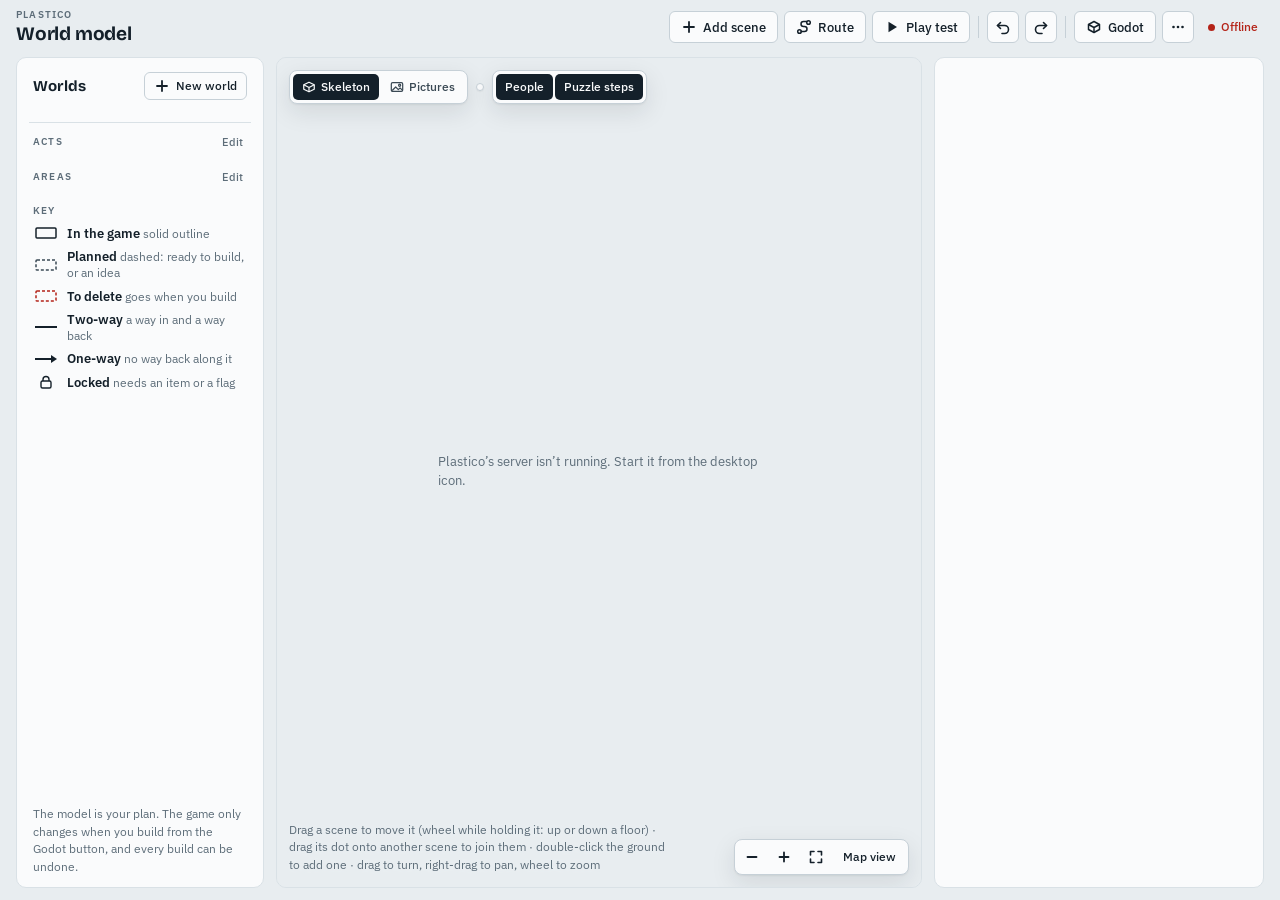
==== plastico/web/index.html @ 4d6b9735 "Add Plastico and Puzzle Charts as general-purpose tools Plastico: 3D world-structure tool. Puzzle Ch" ====
<!doctype html>
<html lang="en">
<head>
<meta charset="utf-8">
<meta name="viewport" content="width=device-width,initial-scale=1">
<title>Plastico</title>
<link rel="icon" href="data:image/svg+xml,%3Csvg xmlns='http://www.w3.org/2000/svg' viewBox='0 0 16 16'%3E%3Cpath d='M8 1.5 14.5 5v6L8 14.5 1.5 11V5z' fill='%2314202A'/%3E%3Cpath d='M8 1.5 14.5 5 8 8.5 1.5 5z' fill='%235D6D79'/%3E%3C/svg%3E">
<link rel="stylesheet" href="app.css">
<script type="importmap">
{ "imports": {
  "three": "./vendor/three/build/three.module.js",
  "three/addons/": "./vendor/three/examples/jsm/"
} }
</script>
</head>
<body>
<div class="app" id="app">
  <header class="head">
    <button class="btn icon only-drawer" id="btn-drawer" type="button" aria-label="Worlds" title="Worlds">
      <svg viewBox="0 0 16 16" fill="none" stroke="currentColor" stroke-width="1.6" stroke-linecap="round"><path d="M2.5 4h11M2.5 8h11M2.5 12h11"/></svg>
    </button>
    <div class="brand"><span class="eyebrow">Plastico</span><span class="brand-name">World model</span></div>
    <div class="cur-name" id="cur-name"></div>
    <div class="head-tools">
      <div class="menu-wrap">
        <button class="btn" id="btn-add" type="button" aria-haspopup="true" aria-expanded="false" title="Add a scene to the world (N)">
          <svg viewBox="0 0 16 16" fill="none" stroke="currentColor" stroke-width="1.8" stroke-linecap="round"><path d="M8 3v10M3 8h10"/></svg><span class="lbl">Add scene</span>
        </button>
        <div class="menu" id="menu-add" hidden></div>
      </div>
      <button class="btn" id="btn-route" type="button" aria-pressed="false" title="Find the shortest way between two scenes (R)">
        <svg viewBox="0 0 16 16" fill="none" stroke="currentColor" stroke-width="1.5" stroke-linecap="round"><circle cx="3.5" cy="12.5" r="1.8"/><circle cx="12.5" cy="3.5" r="1.8"/><path d="M5.2 12.5h3.3a2.5 2.5 0 0 0 0-5h-1a2.5 2.5 0 0 1 0-5h3.3"/></svg><span class="lbl">Route</span>
      </button>
      <button class="btn" id="btn-play" type="button" aria-pressed="false" title="Walk the world as the player would (P)">
        <svg viewBox="0 0 16 16"><path d="M4.5 2.8v10.4L13 8z" fill="currentColor"/></svg><span class="lbl">Play test</span>
      </button>
      <span class="sep-v"></span>
      <button class="btn icon" id="btn-undo" type="button" aria-label="Undo" title="Undo (Ctrl+Z)">
        <svg viewBox="0 0 16 16" fill="none" stroke="currentColor" stroke-width="1.6" stroke-linecap="round" stroke-linejoin="round"><path d="M5.5 3.5 2.5 6.5l3 3"/><path d="M2.5 6.5h7a4 4 0 0 1 0 8H7"/></svg>
      </button>
      <button class="btn icon" id="btn-redo" type="button" aria-label="Redo" title="Redo (Ctrl+Shift+Z)">
        <svg viewBox="0 0 16 16" fill="none" stroke="currentColor" stroke-width="1.6" stroke-linecap="round" stroke-linejoin="round"><path d="m10.5 3.5 3 3-3 3"/><path d="M13.5 6.5h-7a4 4 0 0 0 0 8H9"/></svg>
      </button>
      <span class="sep-v"></span>
      <button class="btn" id="btn-godot" type="button" title="What differs between this plan and the game, and building it in Godot">
        <svg viewBox="0 0 16 16" fill="none" stroke="currentColor" stroke-width="1.5" stroke-linejoin="round"><path d="M2.5 5.5 8 2.5l5.5 3v5L8 13.5l-5.5-3z"/><path d="M2.5 5.5 8 8.5l5.5-3M8 8.5v5"/></svg><span class="lbl">Godot</span><span class="count" id="godot-count" hidden>0</span>
      </button>
      <div class="menu-wrap">
        <button class="btn icon" id="btn-more" type="button" aria-label="More" aria-haspopup="true" aria-expanded="false" title="More">
          <svg viewBox="0 0 16 16" fill="currentColor"><circle cx="3.5" cy="8" r="1.3"/><circle cx="8" cy="8" r="1.3"/><circle cx="12.5" cy="8" r="1.3"/></svg>
        </button>
        <div class="menu right" id="menu-more" hidden>
          <button class="mi" type="button" data-act="settings">World settings<small>Name, Godot project, acts, areas, people, times of day</small></button>
          <button class="mi" type="button" data-act="tidy">Tidy up the layout<small>Spread the scenes out along their ways (keeps floors)</small></button>
          <button class="mi" type="button" data-act="fit">Fit the world to the screen<small>Shortcut: F</small></button>
          <button class="mi" type="button" data-act="refresh">Read the game again<small>Picks up scenes and exits changed in Godot</small></button>
          <div class="mi-sep"></div>
          <button class="mi" type="button" data-act="copy-json">Copy as JSON<small>The whole plan, for Claude or a backup</small></button>
          <button class="mi" type="button" data-act="screenshot">Save a picture of the view<small>A PNG of the model as you see it</small></button>
        </div>
      </div>
      <span class="status" id="status" data-s="busy" title="Saving"><span class="dot"></span><span id="status-text">Loading</span></span>
    </div>
  </header>

  <aside class="side panel" id="side" aria-label="Worlds">
    <div class="side-head"><h2>Worlds</h2>
      <button class="btn small" id="btn-new-world" type="button"><svg viewBox="0 0 16 16" fill="none" stroke="currentColor" stroke-width="1.8" stroke-linecap="round"><path d="M8 3v10M3 8h10"/></svg>New world</button>
    </div>
    <div class="world-list" id="world-list"></div>
    <section class="side-sec" id="sec-acts"><h3><span>Acts</span><button type="button" data-act="settings">Edit</button></h3><div class="filters" id="acts"></div></section>
    <section class="side-sec" id="sec-areas"><h3><span>Areas</span><button type="button" data-act="settings">Edit</button></h3><div class="filters" id="areas"></div></section>
    <section class="side-sec"><h3><span>Key</span></h3><ul class="key" id="key"></ul></section>
    <p class="side-note" id="side-note">The model is your plan. The game only changes when you build from the Godot button, and every build can be undone.</p>
  </aside>
  <div class="scrim" id="scrim" hidden></div>

  <main class="stage" id="stage" aria-label="The world in 3D">
    <div class="labels" id="labels"></div>
    <div class="stage-ui viewbar" id="viewbar">
      <div class="seg" role="group" aria-label="What to show">
        <button type="button" id="v-skeleton" aria-pressed="true" title="The structure only (S)">
          <svg viewBox="0 0 16 16" fill="none" stroke="currentColor" stroke-width="1.4" stroke-linejoin="round"><path d="M2 5.5 8 2.5l6 3v5l-6 3-6-3z"/><path d="M2 5.5l6 3 6-3M8 8.5v5"/></svg>Skeleton</button>
        <button type="button" id="v-pictures" aria-pressed="false" title="The scenes' pictures (S)">
          <svg viewBox="0 0 16 16" fill="none" stroke="currentColor" stroke-width="1.4" stroke-linejoin="round"><rect x="1.5" y="3" width="13" height="10" rx="1.5"/><path d="m2.5 12 4-4 3 3 2-2 2.5 2.5"/><circle cx="11" cy="6" r="1.2"/></svg>Pictures</button>
      </div>
      <div class="seg" role="group" aria-label="Time of day" id="phases"></div>
      <div class="seg" role="group" aria-label="Labels">
        <button type="button" id="v-people" aria-pressed="true" title="Who is where at this time of day">People</button>
        <button type="button" id="v-steps" aria-pressed="true" title="How many puzzle steps happen in each scene">Puzzle steps</button>
      </div>
    </div>
    <div class="stage-ui banner" id="banner" hidden></div>
    <div class="stage-ui empty" id="empty" hidden></div>
    <div class="stage-ui loading" id="loading">Loading the world…</div>
    <div class="stage-ui hint" id="hint">Drag a scene to move it (wheel while holding it: up or down a floor) · drag its dot onto another scene to join them · double-click the ground to add one · drag to turn, right-drag to pan, wheel to zoom</div>
    <div class="stage-ui zoom">
      <button class="btn icon" id="z-out" type="button" aria-label="Zoom out" title="Zoom out"><svg viewBox="0 0 16 16" fill="none" stroke="currentColor" stroke-width="1.8" stroke-linecap="round"><path d="M3.5 8h9"/></svg></button>
      <button class="btn icon" id="z-in" type="button" aria-label="Zoom in" title="Zoom in"><svg viewBox="0 0 16 16" fill="none" stroke="currentColor" stroke-width="1.8" stroke-linecap="round"><path d="M8 3.5v9M3.5 8h9"/></svg></button>
      <button class="btn icon" id="z-fit" type="button" aria-label="Fit the world to the screen" title="Fit the world to the screen (F)"><svg viewBox="0 0 16 16" fill="none" stroke="currentColor" stroke-width="1.6" stroke-linecap="round" stroke-linejoin="round"><path d="M2.5 6V2.5H6M10 2.5h3.5V6M13.5 10v3.5H10M6 13.5H2.5V10"/></svg></button>
      <button class="btn small" id="z-top" type="button" aria-pressed="false" title="Look straight down, like a map (T)">Map view</button>
    </div>
  </main>

  <aside class="insp panel" id="insp" aria-label="Details"></aside>
</div>
<div class="toast" id="toast" role="status" aria-live="polite" hidden></div>
<div class="modal" id="modal" hidden><div class="modal-box" id="modal-box" role="dialog" aria-modal="true"></div></div>
<input type="file" id="file-pick" accept="image/*" hidden>
<script type="module" src="js/main.js"></script>
</body>
</html>
---- plastico/web/app.css ----
@font-face{font-family:"IBM Plex Sans";font-weight:400;font-style:normal;font-display:swap;src:url(vendor/fonts/ibm-plex-sans-latin-400-normal.woff2) format("woff2")}
@font-face{font-family:"IBM Plex Sans";font-weight:400;font-style:italic;font-display:swap;src:url(vendor/fonts/ibm-plex-sans-latin-400-italic.woff2) format("woff2")}
@font-face{font-family:"IBM Plex Sans";font-weight:500;font-style:normal;font-display:swap;src:url(vendor/fonts/ibm-plex-sans-latin-500-normal.woff2) format("woff2")}
@font-face{font-family:"IBM Plex Sans";font-weight:600;font-style:normal;font-display:swap;src:url(vendor/fonts/ibm-plex-sans-latin-600-normal.woff2) format("woff2")}
@font-face{font-family:"IBM Plex Mono";font-weight:400;font-style:normal;font-display:swap;src:url(vendor/fonts/ibm-plex-mono-latin-400-normal.woff2) format("woff2")}
@font-face{font-family:"IBM Plex Mono";font-weight:500;font-style:normal;font-display:swap;src:url(vendor/fonts/ibm-plex-mono-latin-500-normal.woff2) format("woff2")}
@font-face{font-family:"Bricolage Grotesque";font-weight:600;font-style:normal;font-display:swap;src:url(vendor/fonts/bricolage-grotesque-latin-600-normal.woff2) format("woff2")}
@font-face{font-family:"Bricolage Grotesque";font-weight:700;font-style:normal;font-display:swap;src:url(vendor/fonts/bricolage-grotesque-latin-700-normal.woff2) format("woff2")}

:root{
  /* Same workbench as the Puzzle Charts: world list | the model on squared paper | inspector.
     Ink on paper for the interface; hue is spent on the areas of the world and on warnings. */
  --paper:#E8EDF0;
  --surface:#FAFBFC;
  --surface-2:#EFF3F5;
  --ink:#14202A;
  --ink-2:#3A4954;
  --muted:#5D6D79;
  --line:#C6D0D7;
  --line-2:#D9E1E6;
  --grid:rgba(36,72,100,.10);
  --grid-major:rgba(36,72,100,.22);
  --edge:#7C8B96;
  --accent:#C2410C;
  --danger:#B42318;
  --danger-bg:#FBEAE8;
  --ok:#15766A;
  --scrim:rgba(14,22,28,.38);
  --shadow:0 1px 2px rgba(20,32,42,.06),0 8px 24px rgba(20,32,42,.10);
  --block:#F4F7F9;
  --a0:#2A6F97;--a1:#B5651D;--a2:#7A4E9E;--a3:#2E8B57;--a4:#0F7C8C;--a5:#9C3D54;--a6:#7A7F2A;--a7:#5C6770;
  --f-display:"Bricolage Grotesque","IBM Plex Sans",system-ui,sans-serif;
  --f-ui:"IBM Plex Sans",system-ui,-apple-system,"Segoe UI",Roboto,sans-serif;
  --f-mono:"IBM Plex Mono",ui-monospace,SFMono-Regular,Menlo,Consolas,monospace;
  color-scheme:light;
}
@media (prefers-color-scheme: dark){
  :root:not([data-theme="light"]){
    --paper:#0D141A;--surface:#151E26;--surface-2:#1B2630;--ink:#E2E9EE;--ink-2:#BCC8D0;--muted:#8C9CA8;
    --line:#2D3B46;--line-2:#22303A;--grid:rgba(150,190,220,.08);--grid-major:rgba(150,190,220,.18);--edge:#6F818E;
    --accent:#F08A4B;--danger:#F4806F;--danger-bg:#3A1A16;--ok:#58C4B2;--scrim:rgba(0,0,0,.55);
    --shadow:0 1px 2px rgba(0,0,0,.3),0 8px 24px rgba(0,0,0,.4);--block:#22303A;
    --a0:#6FB3DC;--a1:#E0A060;--a2:#B79BDD;--a3:#6FCB95;--a4:#4FC3D2;--a5:#E07A92;--a6:#C2C76A;--a7:#9AA6B0;
    color-scheme:dark;
  }
}
:root[data-theme="dark"]{
  --paper:#0D141A;--surface:#151E26;--surface-2:#1B2630;--ink:#E2E9EE;--ink-2:#BCC8D0;--muted:#8C9CA8;
  --line:#2D3B46;--line-2:#22303A;--grid:rgba(150,190,220,.08);--grid-major:rgba(150,190,220,.18);--edge:#6F818E;
  --accent:#F08A4B;--danger:#F4806F;--danger-bg:#3A1A16;--ok:#58C4B2;--scrim:rgba(0,0,0,.55);
  --shadow:0 1px 2px rgba(0,0,0,.3),0 8px 24px rgba(0,0,0,.4);--block:#22303A;
  --a0:#6FB3DC;--a1:#E0A060;--a2:#B79BDD;--a3:#6FCB95;--a4:#4FC3D2;--a5:#E07A92;--a6:#C2C76A;--a7:#9AA6B0;
  color-scheme:dark;
}
*,*::before,*::after{box-sizing:border-box}
html{height:100%}
body{height:100%;margin:0;background:var(--paper);color:var(--ink);font:400 14px/1.45 var(--f-ui);overflow:hidden}
button,input,select,textarea{font:inherit;color:inherit}
:focus-visible{outline:2px solid var(--ink);outline-offset:2px}
[hidden]{display:none!important}

.app{height:100%;display:grid;gap:12px;
  grid-template-columns:248px minmax(0,1fr) 330px;grid-template-rows:auto minmax(0,1fr);
  grid-template-areas:"head head head" "side stage insp";padding:0 16px 12px}

/* header */
.head{grid-area:head;display:flex;align-items:center;gap:10px;padding-top:10px;min-width:0}
.brand{display:flex;flex-direction:column;line-height:1.05;flex:none}
.eyebrow{font:600 10px/1 var(--f-ui);letter-spacing:.12em;text-transform:uppercase;color:var(--muted)}
.brand-name{font:700 19px/1.15 var(--f-display);letter-spacing:-.01em;margin-top:3px}
.cur-name{min-width:0;flex:1;font:500 14px/1.2 var(--f-ui);color:var(--ink-2);white-space:nowrap;overflow:hidden;text-overflow:ellipsis;padding-left:12px;border-left:1px solid var(--line)}
.head-tools{display:flex;align-items:center;gap:6px;flex:none}
.sep-v{width:1px;height:22px;background:var(--line);margin:0 2px}
.btn{height:32px;padding:0 11px;border-radius:6px;border:1px solid var(--line);background:var(--surface);color:var(--ink);font:500 13px/1 var(--f-ui);display:inline-flex;align-items:center;gap:6px;cursor:pointer;white-space:nowrap}
.btn:hover:not(:disabled){background:var(--surface-2)}
.btn:disabled{opacity:.42;cursor:default}
.btn svg{width:16px;height:16px;flex:none}
.btn.icon{width:32px;padding:0;justify-content:center}
.btn.primary{background:var(--ink);color:var(--surface);border-color:var(--ink)}
.btn.primary:hover:not(:disabled){background:var(--ink-2)}
.btn[aria-pressed="true"]{background:var(--ink);color:var(--surface);border-color:var(--ink)}
.btn[aria-pressed="true"]:hover:not(:disabled){background:var(--ink-2);border-color:var(--ink-2)}
.btn.danger{color:var(--danger);border-color:color-mix(in srgb,var(--danger) 40%,var(--line))}
.btn.danger.armed{background:var(--danger);color:var(--surface);border-color:var(--danger)}
.btn.small{height:28px;padding:0 9px;font-size:12px}
.btn .count{min-width:18px;height:18px;padding:0 5px;border-radius:9px;background:var(--accent);color:#fff;font:600 11px/18px var(--f-ui);text-align:center;font-variant-numeric:tabular-nums}
.btn[aria-pressed="true"] .count{background:var(--surface);color:var(--ink)}
.status{display:inline-flex;align-items:center;gap:6px;height:32px;padding:0 6px 0 8px;border:0;background:none;font:500 12px/1 var(--f-ui);color:var(--muted);border-radius:6px}
.status .dot{width:7px;height:7px;border-radius:50%;background:var(--muted);flex:none}
.status[data-s="busy"] .dot{background:transparent;border:1.5px solid var(--muted)}
.status[data-s="err"]{color:var(--danger)}
.status[data-s="err"] .dot{background:var(--danger)}
.menu-wrap{position:relative}
.menu{position:absolute;top:calc(100% + 6px);left:0;z-index:40;min-width:250px;background:var(--surface);border:1px solid var(--line);border-radius:8px;box-shadow:var(--shadow);padding:5px;display:flex;flex-direction:column}
.menu.right{left:auto;right:0}
.mi{display:flex;align-items:flex-start;gap:9px;width:100%;text-align:left;padding:8px 9px;border:0;border-radius:5px;background:none;cursor:pointer;font:500 13px/1.3 var(--f-ui)}
.mi:hover,.mi:focus-visible{background:var(--surface-2)}
.mi small{display:block;font-weight:400;font-size:12px;color:var(--muted);margin-top:1px}
.mi .g{margin-top:1px}
.mi-sep{height:1px;background:var(--line-2);margin:4px 2px}
.only-drawer{display:none}

/* panels */
.panel{background:var(--surface);border:1px solid var(--line-2);border-radius:10px;min-height:0;overflow:auto}
.side{grid-area:side;display:flex;flex-direction:column;padding:14px 12px 12px;gap:0}
.side-head{display:flex;align-items:center;justify-content:space-between;gap:8px;padding:0 4px 10px}
h2,h3{margin:0;text-wrap:balance}
.side-head h2{font:700 15px/1.2 var(--f-display)}
.world-list{display:flex;flex-direction:column;gap:3px;padding-bottom:12px;border-bottom:1px solid var(--line-2)}
.list-item{display:flex;flex-direction:column;gap:1px;width:100%;text-align:left;padding:7px 9px;border:1px solid transparent;border-radius:6px;background:none;cursor:pointer}
.list-item:hover{background:var(--surface-2)}
.list-item.on{background:var(--surface-2);border-color:var(--line)}
.li-name{font:500 13px/1.3 var(--f-ui);overflow:hidden;text-overflow:ellipsis;white-space:nowrap}
.li-meta{font:400 12px/1.3 var(--f-ui);color:var(--muted);font-variant-numeric:tabular-nums}
.side-sec{padding:12px 4px 0}
.side-sec h3,.sec h3{font:600 10px/1.2 var(--f-ui);letter-spacing:.12em;text-transform:uppercase;color:var(--muted);margin-bottom:8px;display:flex;justify-content:space-between;align-items:center}
.side-sec h3 button{border:0;background:none;color:var(--muted);font:500 11px/1 var(--f-ui);letter-spacing:0;text-transform:none;cursor:pointer;padding:2px 4px;border-radius:4px}
.side-sec h3 button:hover{background:var(--surface-2);color:var(--ink)}
.filters{display:flex;flex-direction:column;gap:2px}
.filter{display:grid;grid-template-columns:14px 1fr auto;gap:8px;align-items:center;width:100%;text-align:left;padding:5px 7px;border:1px solid transparent;border-radius:6px;background:none;cursor:pointer;font-size:12.5px;line-height:1.3}
.filter:hover{background:var(--surface-2)}
.filter.on{background:var(--surface-2);border-color:var(--line)}
.filter .n{color:var(--muted);font-variant-numeric:tabular-nums;font-size:12px}
.filter .sub{display:block;color:var(--muted);font-size:11.5px;font-style:italic;overflow:hidden;text-overflow:ellipsis;white-space:nowrap}
.filter .nm{min-width:0}
.sw{width:12px;height:12px;border-radius:3px;flex:none;border:1px solid color-mix(in srgb,currentColor 25%,transparent)}
.key{list-style:none;margin:0;padding:0;display:flex;flex-direction:column;gap:7px}
.key li{display:grid;grid-template-columns:26px 1fr;gap:8px;align-items:center;font-size:12px;line-height:1.3;color:var(--muted)}
.key li b{color:var(--ink);font-weight:600;font-size:12.5px}
.key svg{width:26px;height:14px}
.side-note{margin:auto 0 0;padding:14px 4px 0;font-size:12px;line-height:1.45;color:var(--muted)}

/* stage */
.stage{grid-area:stage;position:relative;overflow:hidden;border-radius:10px;border:1px solid var(--line-2);background:var(--paper);touch-action:none;user-select:none;-webkit-user-select:none}
.stage canvas{display:block;outline:none}
.labels{position:absolute;inset:0;pointer-events:none;overflow:hidden}
.stage.dragging,.stage.dragging *{cursor:grabbing!important}
.stage.connecting,.stage.connecting *{cursor:crosshair!important}
.stage.picking canvas{cursor:pointer}

.lab{pointer-events:auto;display:flex;flex-direction:column;align-items:center;gap:3px;transform-origin:50% 100%;cursor:grab;transition:opacity .15s}
.lab-card{position:relative;display:flex;flex-direction:column;gap:1px;max-width:190px;padding:5px 9px 6px;border-radius:7px;background:color-mix(in srgb,var(--surface) 94%,transparent);border:1px solid var(--line);box-shadow:0 1px 3px rgba(20,32,42,.12);text-align:center}
.lab-name{font:600 12.5px/1.2 var(--f-ui);color:var(--ink);overflow-wrap:anywhere}
.lab-meta{font:400 11px/1.3 var(--f-ui);color:var(--muted);display:flex;flex-wrap:wrap;justify-content:center;gap:2px 7px}
.lab-meta span{display:inline-flex;align-items:center;gap:3px;white-space:nowrap}
.lab-meta svg{width:10px;height:10px}
.lab-people{font:400 11px/1.3 var(--f-ui);color:var(--ink-2);max-width:180px}
.lab-chip{font:600 9.5px/1 var(--f-ui);letter-spacing:.08em;text-transform:uppercase;padding:3px 5px;border-radius:4px;border:1px dashed var(--ink-2);color:var(--ink-2);align-self:center;margin-bottom:1px}
.lab-chip.delete{border-color:var(--danger);color:var(--danger);border-style:solid}
.lab-chip.closed{border-style:solid;border-color:var(--line);color:var(--muted)}
.lab.start .lab-card{border-color:var(--ink);border-width:1.5px}
.lab.sel .lab-card{outline:2px solid var(--accent);outline-offset:2px}
.lab.dim{opacity:.28}
.lab.drop .lab-card{outline:2px dashed var(--ink);outline-offset:3px}
.lab.avail .lab-card{outline:2px dashed var(--ink);outline-offset:3px;animation:pulse 1.6s ease-in-out infinite}
.lab.here .lab-card{background:var(--ink);border-color:var(--ink)}
.lab.here .lab-name{color:var(--surface)}
.lab.here .lab-meta,.lab.here .lab-people{color:color-mix(in srgb,var(--surface) 75%,transparent)}
.lab.here .lab-chip{color:var(--surface);border-color:color-mix(in srgb,var(--surface) 60%,transparent)}
.port{position:absolute;right:-8px;top:50%;width:16px;height:16px;margin-top:-8px;border-radius:50%;background:var(--surface);border:2px solid var(--ink-2);cursor:crosshair;opacity:0;transition:opacity .12s}
.port::after{content:"";position:absolute;inset:-8px}
.lab:hover .port,.lab.sel .port{opacity:1}
.lab.nolink .port{display:none}
/* decluttering: a label that would cover a more important one shows only its name, or a dot */
.lab:hover,.lab.sel,.lab.here{z-index:100000!important}
.lab.compact .lab-meta,.lab.compact .lab-people{display:none}
.lab.mini .lab-card,.lab.mini .start-tag{display:none}
.lab.mini::after{content:"";width:10px;height:10px;border-radius:50%;background:var(--surface);border:2px solid var(--ink-2);box-shadow:0 1px 2px rgba(20,32,42,.18)}
.lab.mini.start::after{background:var(--ink);border-color:var(--ink)}
.lab.mini:hover .lab-card{display:flex}
.lab.mini:hover::after{display:none}
.start-tag{font:600 9.5px/1 var(--f-ui);letter-spacing:.1em;text-transform:uppercase;color:var(--surface);background:var(--ink);padding:3px 6px;border-radius:4px}
@keyframes pulse{50%{outline-offset:6px}}

.badge{pointer-events:auto;display:inline-flex;align-items:center;gap:3px;height:20px;padding:0 6px;border-radius:10px;background:var(--surface);border:1px solid var(--line);font:500 11px/1 var(--f-ui);color:var(--ink-2);cursor:pointer;white-space:nowrap;box-shadow:0 1px 2px rgba(20,32,42,.12)}
.badge svg{width:11px;height:11px}
.badge.lock{color:var(--ink)}
.badge.blocked{background:var(--danger);border-color:var(--danger);color:#fff}
.badge.dim{opacity:.3}
.badge.nowhere{border-style:dashed;color:var(--muted)}

.stage-ui{position:absolute;z-index:5}
.viewbar{left:12px;top:12px;display:flex;flex-wrap:wrap;gap:8px;align-items:center;max-width:calc(100% - 24px)}
.seg{display:inline-flex;background:var(--surface);border:1px solid var(--line);border-radius:8px;padding:3px;gap:2px;box-shadow:var(--shadow)}
.seg button{display:inline-flex;align-items:center;gap:5px;height:26px;padding:0 9px;border:0;border-radius:5px;background:none;cursor:pointer;font:500 12px/1 var(--f-ui);color:var(--ink-2)}
.seg button:hover:not(:disabled){background:var(--surface-2)}
.seg button[aria-pressed="true"]{background:var(--ink);color:var(--surface)}
.seg button[aria-pressed="true"]:hover:not(:disabled){background:var(--ink-2)}
.seg button svg{width:14px;height:14px}
.seg.plain{box-shadow:none;background:none;border:0;padding:0;flex-wrap:wrap;gap:4px}
.seg.plain button{border:1px solid var(--line);background:var(--surface);height:28px}
.seg.plain button[aria-pressed="true"]{background:var(--ink);border-color:var(--ink)}
.zoom{right:12px;bottom:12px;display:flex;align-items:center;gap:4px;background:var(--surface);border:1px solid var(--line);border-radius:8px;padding:3px;box-shadow:var(--shadow)}
.zoom .btn{height:28px;border:0}
.zoom .btn.icon{width:28px}
.hint{left:12px;bottom:14px;font-size:12px;color:var(--muted);pointer-events:none;max-width:calc(100% - 260px);text-shadow:0 0 6px var(--paper)}
.banner{left:50%;top:56px;translate:-50% 0;display:flex;align-items:center;gap:10px;flex-wrap:wrap;justify-content:center;max-width:calc(100% - 24px);background:var(--surface);border:1px solid var(--line);border-radius:8px;padding:7px 8px 7px 13px;box-shadow:var(--shadow);font-size:13px}
.banner b{font-weight:600}
.banner .msg{color:var(--muted)}
.banner .keys{display:flex;flex-wrap:wrap;gap:4px}
.banner .keys button{display:inline-flex;align-items:center;gap:4px;height:26px;padding:0 8px;border:1px dashed var(--line);border-radius:6px;background:none;cursor:pointer;font:500 12px/1 var(--f-ui)}
.banner .keys button[aria-pressed="true"]{border-style:solid;background:var(--ink);color:var(--surface);border-color:var(--ink)}
.banner .keys svg{width:12px;height:12px}
.banner label{display:inline-flex;align-items:center;gap:5px;font-size:12.5px;color:var(--ink-2)}
.banner.good{border-color:var(--ok)}
.empty{left:50%;top:50%;translate:-50% -50%;width:min(470px,calc(100% - 32px));background:var(--surface);border:1px solid var(--line);border-radius:12px;padding:24px;box-shadow:var(--shadow)}
.empty h2{font:700 22px/1.2 var(--f-display);letter-spacing:-.01em;margin-bottom:8px}
.empty p{margin:0 0 10px;color:var(--ink-2);line-height:1.5}
.empty .row{display:flex;gap:8px;margin-top:16px;flex-wrap:wrap}
.loading{left:50%;top:50%;translate:-50% -50%;color:var(--muted);font-size:13px}

/* inspector */
.insp{grid-area:insp;padding:14px 14px 18px;display:flex;flex-direction:column;gap:14px}
.insp>*{flex-shrink:0}
.insp>.btn{align-self:flex-start}
.check{display:flex;align-items:flex-start;gap:8px;font-size:13px;line-height:1.35;cursor:pointer;margin:2px 0}
.check input{margin:2px 0 0;flex:none}
.insp-head{display:flex;align-items:flex-start;justify-content:space-between;gap:8px}
.insp-head h2{font:700 16px/1.25 var(--f-display);min-width:0;overflow-wrap:anywhere}
.insp-head .sub{display:block;font:400 12px/1.3 var(--f-ui);color:var(--muted);margin-top:3px}
.f{display:flex;flex-direction:column;gap:4px;min-width:0}
.f > span,.f > label{font:600 10px/1.2 var(--f-ui);letter-spacing:.1em;text-transform:uppercase;color:var(--muted)}
.f input,.f select,.f textarea{width:100%;min-width:0;border:1px solid var(--line);background:var(--surface);border-radius:6px;padding:7px 9px;font:400 13.5px/1.35 var(--f-ui);color:var(--ink)}
.f textarea{resize:vertical;min-height:64px}
.f input.mono,.mono{font-family:var(--f-mono);font-size:12.5px}
.f input:focus,.f select:focus,.f textarea:focus{outline:2px solid var(--ink);outline-offset:-1px;border-color:var(--ink)}
.f input:disabled,.f select:disabled{opacity:.6}
.f .help{font:400 11.5px/1.35 var(--f-ui);letter-spacing:0;text-transform:none;color:var(--muted)}
.row2{display:grid;grid-template-columns:1fr 1fr;gap:10px}
.row3{display:grid;grid-template-columns:1fr 1fr 1fr;gap:8px}
.stepper{display:flex;align-items:center;gap:4px}
.stepper input{text-align:center;font-variant-numeric:tabular-nums}
.stepper button{width:30px;height:32px;flex:none;border:1px solid var(--line);border-radius:6px;background:var(--surface);cursor:pointer;font:500 15px/1 var(--f-ui)}
.stepper button:hover{background:var(--surface-2)}
.sec{display:flex;flex-direction:column;gap:8px;padding-top:12px;border-top:1px solid var(--line-2)}
.sec h3 em{font-style:normal;letter-spacing:0;font-variant-numeric:tabular-nums}
.chips{display:flex;flex-wrap:wrap;gap:4px}
.chip{display:inline-flex;align-items:center;gap:5px;height:26px;padding:0 9px;border:1px solid var(--line);border-radius:13px;background:var(--surface);font:500 12px/1 var(--f-ui);cursor:pointer;color:var(--ink-2)}
.chip:hover{background:var(--surface-2)}
.chip[aria-pressed="true"]{background:var(--ink);color:var(--surface);border-color:var(--ink)}
.chip[aria-pressed="true"]:hover{background:var(--ink-2);border-color:var(--ink-2)}
.chip.game{cursor:default;border-style:solid;background:var(--surface-2)}
.chip .x{display:inline-grid;place-items:center;width:20px;height:20px;margin-right:-6px;border:0;border-radius:10px;background:none;padding:0;cursor:pointer;color:inherit;font-size:15px;line-height:1;opacity:.75}
.chip .x:hover{opacity:1;background:var(--line)}
.chip.away{opacity:.6;text-decoration:line-through;border-style:dashed}
.chip.away .x{text-decoration:none}
.chip small{font-size:10px;color:var(--muted)}
.links{list-style:none;margin:0;padding:0;display:flex;flex-direction:column;gap:4px}
.links li{display:flex;align-items:center;gap:4px}
.links .go{flex:1;min-width:0;display:flex;align-items:center;gap:7px;text-align:left;padding:5px 7px;border:1px solid var(--line-2);border-radius:6px;background:var(--surface);cursor:pointer;font-size:13px}
.links .go:hover{background:var(--surface-2)}
.links .go .t{flex:1;min-width:0;overflow:hidden;text-overflow:ellipsis;white-space:nowrap}
.links .go .s{font-size:11px;color:var(--muted);white-space:nowrap}
.links .go svg{width:14px;height:14px;flex:none;color:var(--muted)}
.links .x{width:26px;height:26px;flex:none;border:0;background:none;border-radius:5px;cursor:pointer;color:var(--muted);font-size:16px;line-height:1}
.links .x:hover{background:var(--danger-bg);color:var(--danger)}
.none{margin:0;font-size:12.5px;color:var(--muted)}
.note{margin:0;font-size:12.5px;line-height:1.45;color:var(--ink-2)}
.note.warn{color:var(--danger)}
.stats{display:grid;grid-template-columns:repeat(2,minmax(0,1fr));gap:8px}
.stat{padding:8px 10px;border-radius:7px;background:var(--surface-2)}
.stat b{display:block;font:700 20px/1.1 var(--f-display);font-variant-numeric:tabular-nums}
.stat span{font-size:11.5px;color:var(--muted)}
.issues{list-style:none;margin:0;padding:0;display:flex;flex-direction:column;gap:5px}
.issue{display:grid;grid-template-columns:14px 1fr;gap:8px;align-items:start;width:100%;text-align:left;padding:7px 9px;border-radius:6px;border:1px solid var(--line-2);background:var(--surface);cursor:pointer;font-size:12.5px;line-height:1.4}
.issue:hover{background:var(--surface-2)}
.issue svg{width:14px;height:14px;margin-top:1px}
.issue.error{border-color:color-mix(in srgb,var(--danger) 45%,var(--line-2));background:var(--danger-bg)}
.issue.error svg{color:var(--danger)}
.issue.warn svg{color:var(--accent)}
.issue.info svg{color:var(--muted)}
.issue b{font-weight:600}
.steps{list-style:none;margin:0;padding:0;display:flex;flex-direction:column;gap:3px}
.steps li{display:grid;grid-template-columns:12px 1fr auto;gap:7px;align-items:start;font-size:12.5px;line-height:1.35}
.steps li .g{margin-top:2px;color:var(--muted)}
.steps li small{color:var(--muted);font-size:11px;white-space:nowrap}
.steps .chart-name{font:600 11px/1.3 var(--f-ui);color:var(--muted);margin:6px 0 2px;grid-column:1/-1}
.ppl{display:grid;grid-template-columns:72px 1fr;gap:6px 8px;align-items:start}
.ppl .ph{font:500 12px/26px var(--f-ui);color:var(--muted)}
.ppl .ph.now{color:var(--ink);font-weight:600}
.add-person{height:26px;border:1px dashed var(--line);border-radius:13px;background:none;padding:0 6px;font:500 12px/1 var(--f-ui);color:var(--muted);width:120px}
.foot{display:flex;gap:6px;flex-wrap:wrap;padding-top:12px;border-top:1px solid var(--line-2)}
.pic{border-radius:7px;overflow:hidden;border:1px solid var(--line-2);background:var(--surface-2);aspect-ratio:16/9;display:grid;place-items:center;color:var(--muted);font-size:12px}
.pic img{width:100%;height:100%;object-fit:cover;display:block}
.drop-zone{border:1px dashed var(--line);border-radius:7px;padding:10px;text-align:center;font-size:12px;color:var(--muted);cursor:pointer}
.drop-zone:hover,.drop-zone.over{background:var(--surface-2);color:var(--ink)}
.dir{display:flex;align-items:center;gap:8px;padding:8px 9px;border:1px solid var(--line-2);border-radius:7px;flex-direction:column;align-items:stretch}
.dir-top{display:flex;align-items:center;justify-content:space-between;gap:8px;font-size:13px}
.dir-top b{font-weight:600}
.state{font:500 10px/1 var(--f-ui);padding:3px 5px;border-radius:4px;border:1px solid var(--line);color:var(--muted);white-space:nowrap}
.state.game{background:var(--ink);border-color:var(--ink);color:var(--surface)}
.state.ready{border-color:var(--ink-2);color:var(--ink-2);border-style:dashed}
.state.delete{border-color:var(--danger);color:var(--danger)}
.lockrow{display:grid;grid-template-columns:1fr 92px;gap:6px}

/* dialogs */
.modal{position:fixed;inset:0;z-index:70;display:grid;place-items:center;background:var(--scrim);padding:16px}
.modal-box{width:min(720px,100%);max-height:88vh;display:flex;flex-direction:column;background:var(--surface);border:1px solid var(--line);border-radius:12px;box-shadow:var(--shadow)}
.modal-box.narrow{width:min(460px,100%)}
.modal-head{display:flex;align-items:flex-start;justify-content:space-between;gap:10px;padding:16px 18px 10px}
.modal-head h2{font:700 18px/1.2 var(--f-display)}
.modal-head p{margin:4px 0 0;font-size:13px;color:var(--muted)}
.modal-body{padding:4px 18px 14px;overflow:auto;display:flex;flex-direction:column;gap:14px}
.modal-foot{display:flex;justify-content:space-between;align-items:center;gap:8px;padding:12px 18px;border-top:1px solid var(--line-2);flex-wrap:wrap}
.modal-foot .l,.modal-foot .r{display:flex;gap:6px;flex-wrap:wrap;align-items:center}
.alert{padding:9px 11px;border-radius:7px;font-size:13px;line-height:1.45;background:var(--surface-2);border:1px solid var(--line-2)}
.alert.bad{background:var(--danger-bg);border-color:color-mix(in srgb,var(--danger) 40%,var(--line-2));color:var(--ink)}
.alert.good{border-color:var(--ok)}
.alert b{font-weight:600}
.alert ul{margin:6px 0 0;padding-left:18px}
.alert code,.change code{font:400 12px/1.3 var(--f-mono)}
.changes{display:flex;flex-direction:column;gap:12px}
.changes h4{margin:0 0 6px;font:600 10px/1.2 var(--f-ui);letter-spacing:.12em;text-transform:uppercase;color:var(--muted)}
.change{display:grid;grid-template-columns:20px 1fr;gap:8px;align-items:start;padding:8px 10px;border:1px solid var(--line-2);border-radius:7px;font-size:13px;line-height:1.4}
.change input{margin:2px 0 0}
.change .files{display:block;margin-top:3px;color:var(--muted);font:400 11.5px/1.4 var(--f-mono);overflow-wrap:anywhere}
.change .why{display:block;margin-top:3px;color:var(--danger);font-size:12px}
.change select{margin-top:6px;border:1px solid var(--line);border-radius:5px;padding:3px 6px;font-size:12px;background:var(--surface)}
.change.off{opacity:.55}
.listed{display:flex;flex-direction:column;gap:6px}
.listed>.btn{align-self:flex-start}
.listed .row{display:grid;gap:6px;align-items:center}
.listed input,.listed select{border:1px solid var(--line);border-radius:6px;padding:6px 8px;background:var(--surface);min-width:0;width:100%}
.colors{display:flex;gap:3px}
.colors button{width:20px;height:20px;border-radius:4px;border:2px solid transparent;cursor:pointer;padding:0}
.colors button[aria-pressed="true"]{border-color:var(--ink)}
.log{font:400 11.5px/1.45 var(--f-mono);background:var(--surface-2);border:1px solid var(--line-2);border-radius:6px;padding:8px 10px;max-height:220px;overflow:auto;white-space:pre-wrap}
.scrim{position:fixed;inset:0;background:var(--scrim);z-index:25}
.toast{position:fixed;left:50%;bottom:20px;translate:-50% 0;z-index:80;max-width:min(480px,calc(100% - 32px));background:var(--ink);color:var(--surface);padding:9px 14px;border-radius:8px;font-size:13px;box-shadow:var(--shadow)}
.toast button{margin-left:10px;border:0;background:none;color:inherit;text-decoration:underline;cursor:pointer;font:inherit}
.g{width:12px;height:12px;flex:none;display:inline-block;vertical-align:-1px}

@media (max-width:1180px){.app{grid-template-columns:220px minmax(0,1fr) 300px}}
@media (max-width:999px){
  .app{grid-template-columns:minmax(0,1fr) 300px;grid-template-areas:"head head" "stage insp"}
  .only-drawer{display:inline-flex}
  .side{position:fixed;top:0;bottom:0;left:0;z-index:30;width:min(300px,86vw);border-radius:0 10px 10px 0;transform:translateX(-104%);transition:transform .2s ease;box-shadow:var(--shadow)}
  .drawer-open .side{transform:none}
  .brand .eyebrow{display:none}
  .btn .lbl{display:none}
  .btn:has(.lbl){padding:0 8px}
}
@media (max-width:719px){
  #status-text{display:none}
  .app{grid-template-columns:minmax(0,1fr);grid-template-areas:"head" "stage";gap:10px;padding:0 10px 10px}
  .brand{display:none}
  .cur-name{border-left:0;padding-left:2px}
  .insp{position:fixed;z-index:20;left:10px;right:10px;bottom:10px;max-height:55%;box-shadow:var(--shadow)}
  .hint{display:none}
}
@media (prefers-reduced-motion:reduce){.side{transition:none}.lab.avail .lab-card{animation:none}.lab{transition:none}}
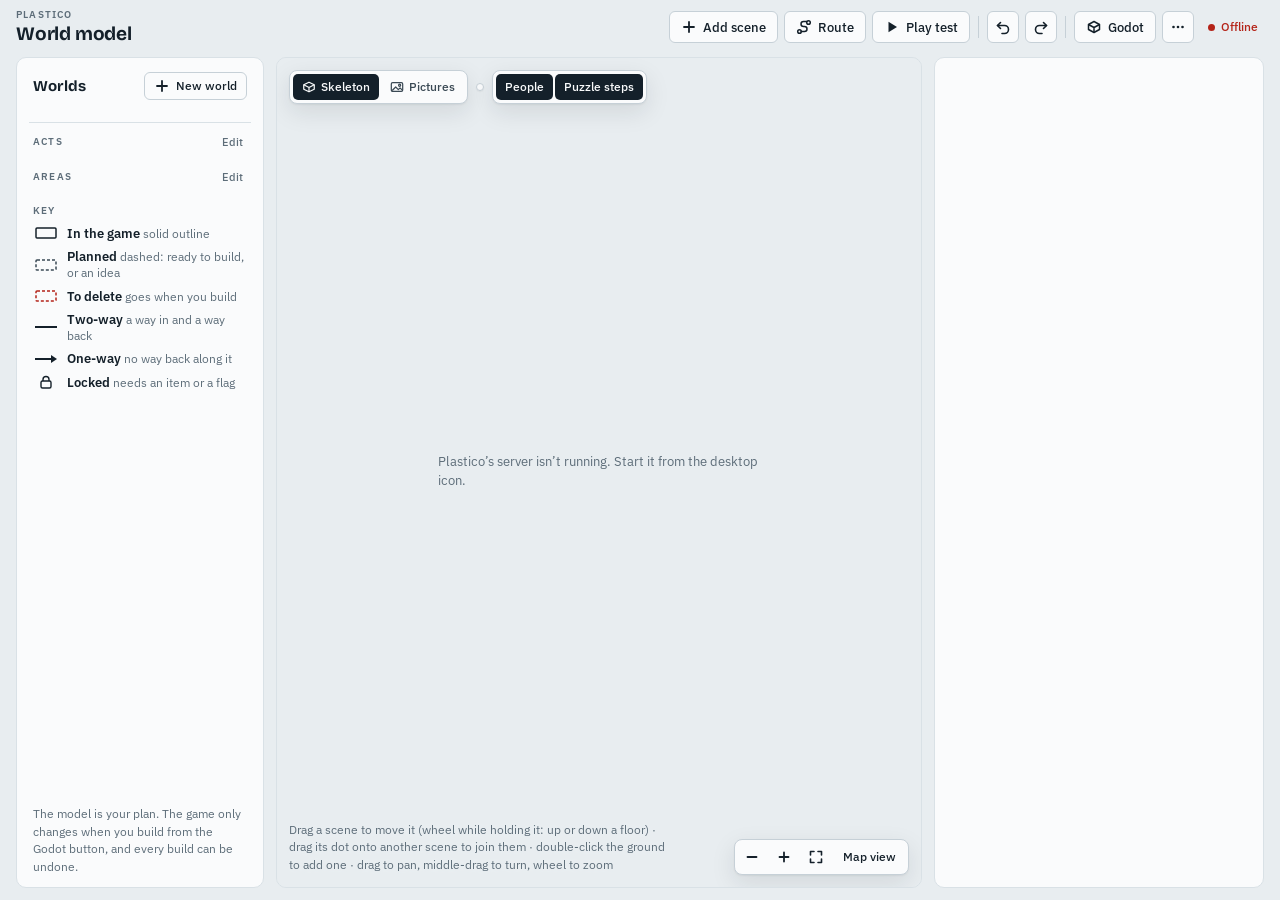
==== commit 4e74eba5: "Pan with the left button in Plastico's 3D view, turn with the middle one Dragging the empty ground w" ====
--- a/plastico/web/index.html
+++ b/plastico/web/index.html
@@ -22,12 +22,9 @@
     <div class="brand"><span class="eyebrow">Plastico</span><span class="brand-name">World model</span></div>
     <div class="cur-name" id="cur-name"></div>
     <div class="head-tools">
-      <div class="menu-wrap">
-        <button class="btn" id="btn-add" type="button" aria-haspopup="true" aria-expanded="false" title="Add a scene to the world (N)">
+      <button class="btn" id="btn-add" type="button" title="Add a scene: in an act, or inside another scene (N)">
           <svg viewBox="0 0 16 16" fill="none" stroke="currentColor" stroke-width="1.8" stroke-linecap="round"><path d="M8 3v10M3 8h10"/></svg><span class="lbl">Add scene</span>
         </button>
-        <div class="menu" id="menu-add" hidden></div>
-      </div>
       <button class="btn" id="btn-route" type="button" aria-pressed="false" title="Find the shortest way between two scenes (R)">
         <svg viewBox="0 0 16 16" fill="none" stroke="currentColor" stroke-width="1.5" stroke-linecap="round"><circle cx="3.5" cy="12.5" r="1.8"/><circle cx="12.5" cy="3.5" r="1.8"/><path d="M5.2 12.5h3.3a2.5 2.5 0 0 0 0-5h-1a2.5 2.5 0 0 1 0-5h3.3"/></svg><span class="lbl">Route</span>
       </button>
@@ -93,7 +90,7 @@
     <div class="stage-ui banner" id="banner" hidden></div>
     <div class="stage-ui empty" id="empty" hidden></div>
     <div class="stage-ui loading" id="loading">Loading the world…</div>
-    <div class="stage-ui hint" id="hint">Drag a scene to move it (wheel while holding it: up or down a floor) · drag its dot onto another scene to join them · double-click the ground to add one · drag to turn, right-drag to pan, wheel to zoom</div>
+    <div class="stage-ui hint" id="hint">Drag a scene to move it (wheel while holding it: up or down a floor) · drag its dot onto another scene to join them · double-click the ground to add one · drag to pan, middle-drag to turn, wheel to zoom</div>
     <div class="stage-ui zoom">
       <button class="btn icon" id="z-out" type="button" aria-label="Zoom out" title="Zoom out"><svg viewBox="0 0 16 16" fill="none" stroke="currentColor" stroke-width="1.8" stroke-linecap="round"><path d="M3.5 8h9"/></svg></button>
       <button class="btn icon" id="z-in" type="button" aria-label="Zoom in" title="Zoom in"><svg viewBox="0 0 16 16" fill="none" stroke="currentColor" stroke-width="1.8" stroke-linecap="round"><path d="M8 3.5v9M3.5 8h9"/></svg></button>
--- a/plastico/web/app.css
+++ b/plastico/web/app.css
@@ -349,3 +349,31 @@
   .hint{display:none}
 }
 @media (prefers-reduced-motion:reduce){.side{transition:none}.lab.avail .lab-card{animation:none}.lab{transition:none}}
+
+/* inside Cassetto: the shell owns the project (one world per project), and steps open in Puzzle Charts */
+.in-cassetto .side-head,.in-cassetto #world-list{display:none}
+.in-cassetto .app{padding-top:2px}
+.steps li.link{cursor:pointer;border-radius:5px}
+.steps li.link:hover,.steps li.link:focus-visible{background:var(--surface-2)}
+.steps + .btn{margin-top:8px}
+.in-cassetto #status,.in-cassetto #cur-name{display:none}
+.steps li.chart-name{display:block}
+
+/* Add a scene: where it goes */
+.choices{display:flex;flex-direction:column;gap:6px}
+.choice{display:flex;gap:9px;align-items:flex-start;padding:9px 10px;border:1px solid var(--line);border-radius:7px;cursor:pointer}
+.choice:has(input:checked){border-color:var(--ink);background:var(--surface-2)}
+.choice input{margin-top:3px;flex:none}
+.choice > div{flex:1;min-width:0;display:flex;flex-direction:column;gap:6px}
+.choice b{font-weight:500;font-size:13px}
+.choice select{width:100%}
+.alert.info b{font-weight:600}
+.alert.info .note{margin-top:4px;color:var(--muted)}
+/* a scene's charts and the scenes inside it */
+.links .go.missing{border-style:dashed;color:var(--danger)}
+.links.charts .go svg{color:var(--ink-2)}
+.lab-meta .in{font-style:italic}
+.choice input[type="radio"]{width:auto;min-width:0;padding:0;border:0;margin:3px 0 0;flex:none;accent-color:var(--ink)}
+.stack{display:flex;flex-direction:column;gap:12px}
+/* the labels' own stacking: a selected label stays above the other labels, never above dialogs and menus */
+.labels{isolation:isolate}
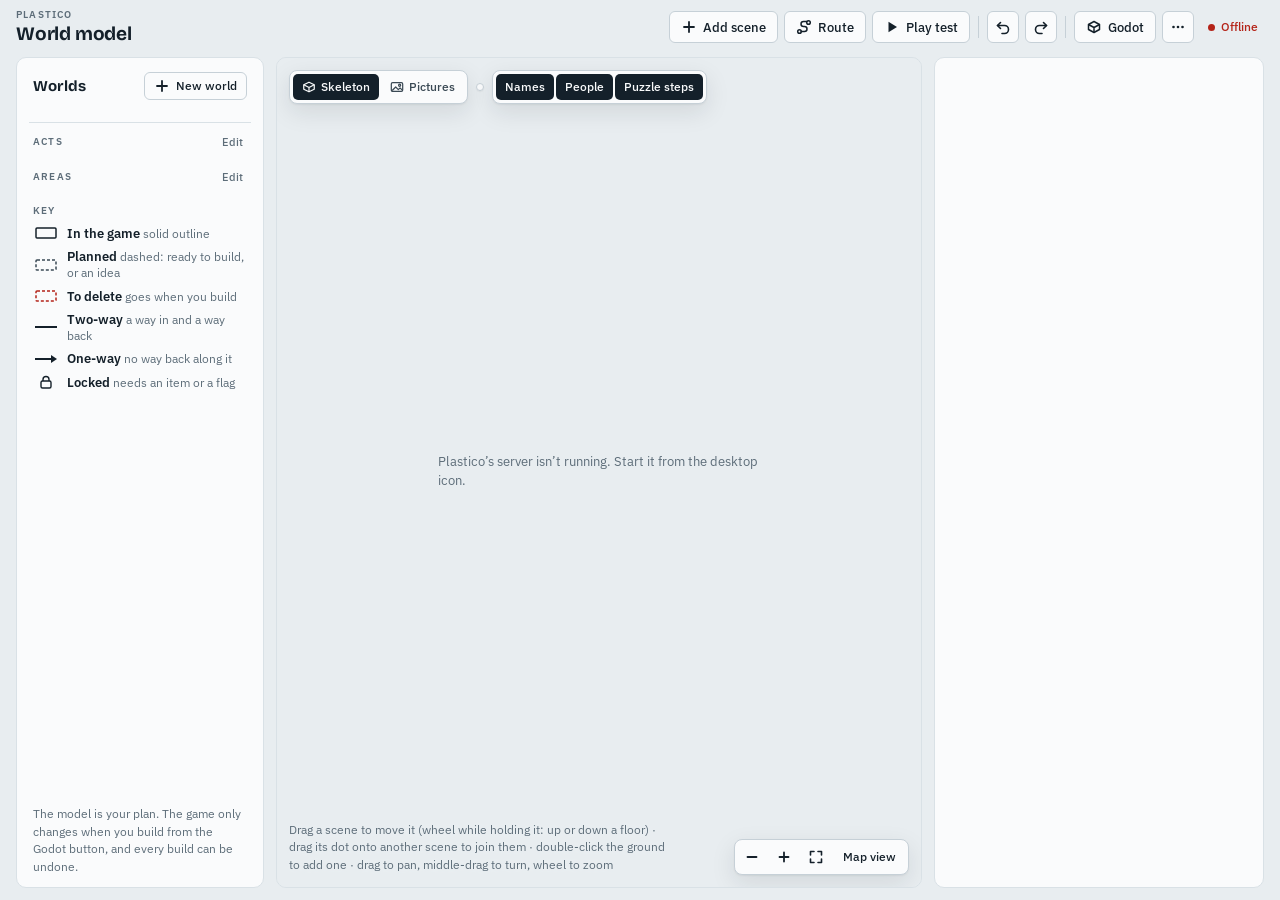
==== commit d0a58ff7: "Cassetto 0.2 test: shortcuts, and Plastico and Puzzle Charts working as one Everything since 0.1 (d8" ====
--- a/plastico/web/index.html
+++ b/plastico/web/index.html
@@ -22,20 +22,20 @@
     <div class="brand"><span class="eyebrow">Plastico</span><span class="brand-name">World model</span></div>
     <div class="cur-name" id="cur-name"></div>
     <div class="head-tools">
-      <button class="btn" id="btn-add" type="button" title="Add a scene: in an act, or inside another scene (N)">
+      <button class="btn" id="btn-add" data-keys="plastico.add" type="button" title="Add a scene: in an act, or inside another scene (N)">
           <svg viewBox="0 0 16 16" fill="none" stroke="currentColor" stroke-width="1.8" stroke-linecap="round"><path d="M8 3v10M3 8h10"/></svg><span class="lbl">Add scene</span>
         </button>
-      <button class="btn" id="btn-route" type="button" aria-pressed="false" title="Find the shortest way between two scenes (R)">
+      <button class="btn" id="btn-route" data-keys="plastico.route" type="button" aria-pressed="false" title="Find the shortest way between two scenes (R)">
         <svg viewBox="0 0 16 16" fill="none" stroke="currentColor" stroke-width="1.5" stroke-linecap="round"><circle cx="3.5" cy="12.5" r="1.8"/><circle cx="12.5" cy="3.5" r="1.8"/><path d="M5.2 12.5h3.3a2.5 2.5 0 0 0 0-5h-1a2.5 2.5 0 0 1 0-5h3.3"/></svg><span class="lbl">Route</span>
       </button>
-      <button class="btn" id="btn-play" type="button" aria-pressed="false" title="Walk the world as the player would (P)">
+      <button class="btn" id="btn-play" data-keys="plastico.play" type="button" aria-pressed="false" title="Walk the world as the player would (P)">
         <svg viewBox="0 0 16 16"><path d="M4.5 2.8v10.4L13 8z" fill="currentColor"/></svg><span class="lbl">Play test</span>
       </button>
       <span class="sep-v"></span>
-      <button class="btn icon" id="btn-undo" type="button" aria-label="Undo" title="Undo (Ctrl+Z)">
+      <button class="btn icon" id="btn-undo" data-keys="plastico.undo" type="button" aria-label="Undo" title="Undo (Ctrl+Z)">
         <svg viewBox="0 0 16 16" fill="none" stroke="currentColor" stroke-width="1.6" stroke-linecap="round" stroke-linejoin="round"><path d="M5.5 3.5 2.5 6.5l3 3"/><path d="M2.5 6.5h7a4 4 0 0 1 0 8H7"/></svg>
       </button>
-      <button class="btn icon" id="btn-redo" type="button" aria-label="Redo" title="Redo (Ctrl+Shift+Z)">
+      <button class="btn icon" id="btn-redo" data-keys="plastico.redo" type="button" aria-label="Redo" title="Redo (Ctrl+Shift+Z)">
         <svg viewBox="0 0 16 16" fill="none" stroke="currentColor" stroke-width="1.6" stroke-linecap="round" stroke-linejoin="round"><path d="m10.5 3.5 3 3-3 3"/><path d="M13.5 6.5h-7a4 4 0 0 0 0 8H9"/></svg>
       </button>
       <span class="sep-v"></span>
@@ -76,15 +76,16 @@
     <div class="labels" id="labels"></div>
     <div class="stage-ui viewbar" id="viewbar">
       <div class="seg" role="group" aria-label="What to show">
-        <button type="button" id="v-skeleton" aria-pressed="true" title="The structure only (S)">
+        <button type="button" id="v-skeleton" data-keys="plastico.mode" aria-pressed="true" title="The structure only (S)">
           <svg viewBox="0 0 16 16" fill="none" stroke="currentColor" stroke-width="1.4" stroke-linejoin="round"><path d="M2 5.5 8 2.5l6 3v5l-6 3-6-3z"/><path d="M2 5.5l6 3 6-3M8 8.5v5"/></svg>Skeleton</button>
-        <button type="button" id="v-pictures" aria-pressed="false" title="The scenes' pictures (S)">
+        <button type="button" id="v-pictures" data-keys="plastico.mode" aria-pressed="false" title="The scenes' pictures (S)">
           <svg viewBox="0 0 16 16" fill="none" stroke="currentColor" stroke-width="1.4" stroke-linejoin="round"><rect x="1.5" y="3" width="13" height="10" rx="1.5"/><path d="m2.5 12 4-4 3 3 2-2 2.5 2.5"/><circle cx="11" cy="6" r="1.2"/></svg>Pictures</button>
       </div>
       <div class="seg" role="group" aria-label="Time of day" id="phases"></div>
       <div class="seg" role="group" aria-label="Labels">
-        <button type="button" id="v-people" aria-pressed="true" title="Who is where at this time of day">People</button>
-        <button type="button" id="v-steps" aria-pressed="true" title="How many puzzle steps happen in each scene">Puzzle steps</button>
+        <button type="button" id="v-names" data-keys="plastico.names" aria-pressed="true" title="The scenes' names (off: a dot per scene, its name shows when you point at it)">Names</button>
+        <button type="button" id="v-people" data-keys="plastico.people" aria-pressed="true" title="Who is where at this time of day">People</button>
+        <button type="button" id="v-steps" data-keys="plastico.steps" aria-pressed="true" title="How many puzzle steps happen in each scene">Puzzle steps</button>
       </div>
     </div>
     <div class="stage-ui banner" id="banner" hidden></div>
@@ -92,10 +93,10 @@
     <div class="stage-ui loading" id="loading">Loading the world…</div>
     <div class="stage-ui hint" id="hint">Drag a scene to move it (wheel while holding it: up or down a floor) · drag its dot onto another scene to join them · double-click the ground to add one · drag to pan, middle-drag to turn, wheel to zoom</div>
     <div class="stage-ui zoom">
-      <button class="btn icon" id="z-out" type="button" aria-label="Zoom out" title="Zoom out"><svg viewBox="0 0 16 16" fill="none" stroke="currentColor" stroke-width="1.8" stroke-linecap="round"><path d="M3.5 8h9"/></svg></button>
-      <button class="btn icon" id="z-in" type="button" aria-label="Zoom in" title="Zoom in"><svg viewBox="0 0 16 16" fill="none" stroke="currentColor" stroke-width="1.8" stroke-linecap="round"><path d="M8 3.5v9M3.5 8h9"/></svg></button>
-      <button class="btn icon" id="z-fit" type="button" aria-label="Fit the world to the screen" title="Fit the world to the screen (F)"><svg viewBox="0 0 16 16" fill="none" stroke="currentColor" stroke-width="1.6" stroke-linecap="round" stroke-linejoin="round"><path d="M2.5 6V2.5H6M10 2.5h3.5V6M13.5 10v3.5H10M6 13.5H2.5V10"/></svg></button>
-      <button class="btn small" id="z-top" type="button" aria-pressed="false" title="Look straight down, like a map (T)">Map view</button>
+      <button class="btn icon" id="z-out" data-keys="plastico.zoomOut" type="button" aria-label="Zoom out" title="Zoom out"><svg viewBox="0 0 16 16" fill="none" stroke="currentColor" stroke-width="1.8" stroke-linecap="round"><path d="M3.5 8h9"/></svg></button>
+      <button class="btn icon" id="z-in" data-keys="plastico.zoomIn" type="button" aria-label="Zoom in" title="Zoom in"><svg viewBox="0 0 16 16" fill="none" stroke="currentColor" stroke-width="1.8" stroke-linecap="round"><path d="M8 3.5v9M3.5 8h9"/></svg></button>
+      <button class="btn icon" id="z-fit" data-keys="plastico.fit" type="button" aria-label="Fit the world to the screen" title="Fit the world to the screen (F)"><svg viewBox="0 0 16 16" fill="none" stroke="currentColor" stroke-width="1.6" stroke-linecap="round" stroke-linejoin="round"><path d="M2.5 6V2.5H6M10 2.5h3.5V6M13.5 10v3.5H10M6 13.5H2.5V10"/></svg></button>
+      <button class="btn small" id="z-top" data-keys="plastico.top" type="button" aria-pressed="false" title="Look straight down, like a map (T)">Map view</button>
     </div>
   </main>
 
--- a/plastico/web/app.css
+++ b/plastico/web/app.css
@@ -49,6 +49,15 @@
   --line:#2D3B46;--line-2:#22303A;--grid:rgba(150,190,220,.08);--grid-major:rgba(150,190,220,.18);--edge:#6F818E;
   --accent:#F08A4B;--danger:#F4806F;--danger-bg:#3A1A16;--ok:#58C4B2;--scrim:rgba(0,0,0,.55);
   --shadow:0 1px 2px rgba(0,0,0,.3),0 8px 24px rgba(0,0,0,.4);--block:#22303A;
+  --a0:#6FB3DC;--a1:#E0A060;--a2:#B79BDD;--a3:#6FCB95;--a4:#4FC3D2;--a5:#E07A92;--a6:#C2C76A;--a7:#9AA6B0;
+  color-scheme:dark;
+}
+/* dark on true black, for OLED screens */
+:root[data-theme="oled"]{
+  --paper:#000;--surface:#0A0A0A;--surface-2:#151515;--ink:#E6E6E6;--ink-2:#BDBDBD;--muted:#8A8A8A;
+  --line:#262626;--line-2:#1A1A1A;--grid:rgba(255,255,255,.07);--grid-major:rgba(255,255,255,.15);--edge:#6E6E6E;
+  --accent:#F08A4B;--danger:#F4806F;--danger-bg:#2A0F0C;--ok:#58C4B2;--scrim:rgba(0,0,0,.7);
+  --shadow:0 0 0 1px #1F1F1F,0 8px 24px rgba(0,0,0,.6);--block:#161616;
   --a0:#6FB3DC;--a1:#E0A060;--a2:#B79BDD;--a3:#6FCB95;--a4:#4FC3D2;--a5:#E07A92;--a6:#C2C76A;--a7:#9AA6B0;
   color-scheme:dark;
 }
@@ -377,3 +386,15 @@
 .stack{display:flex;flex-direction:column;gap:12px}
 /* the labels' own stacking: a selected label stays above the other labels, never above dialogs and menus */
 .labels{isolation:isolate}
+
+/* a scene's puzzle charts: each chart with the steps placed in this scene under it */
+.links li.chart-here{flex-direction:column;align-items:stretch;gap:3px}
+.chart-head{display:flex;align-items:center;gap:4px}
+.links.charts .go{flex-wrap:wrap;row-gap:1px}
+.links.charts .go .s{flex-basis:100%;padding-left:21px;white-space:normal}
+.chart-here > .steps{margin:2px 0 6px 13px;padding-left:9px;border-left:1px solid var(--line)}
+.lab.mini.tucked{visibility:hidden}
+.issues li .fixes{display:flex;flex-wrap:wrap;gap:6px;margin:5px 0 2px 26px}
+.issues li .fix{height:26px}
+.inline-link{border:0;background:none;padding:0;font:inherit;color:var(--ink);text-decoration:underline;text-decoration-color:var(--line);text-underline-offset:2px;cursor:pointer}
+.inline-link:hover{text-decoration-color:currentColor}
